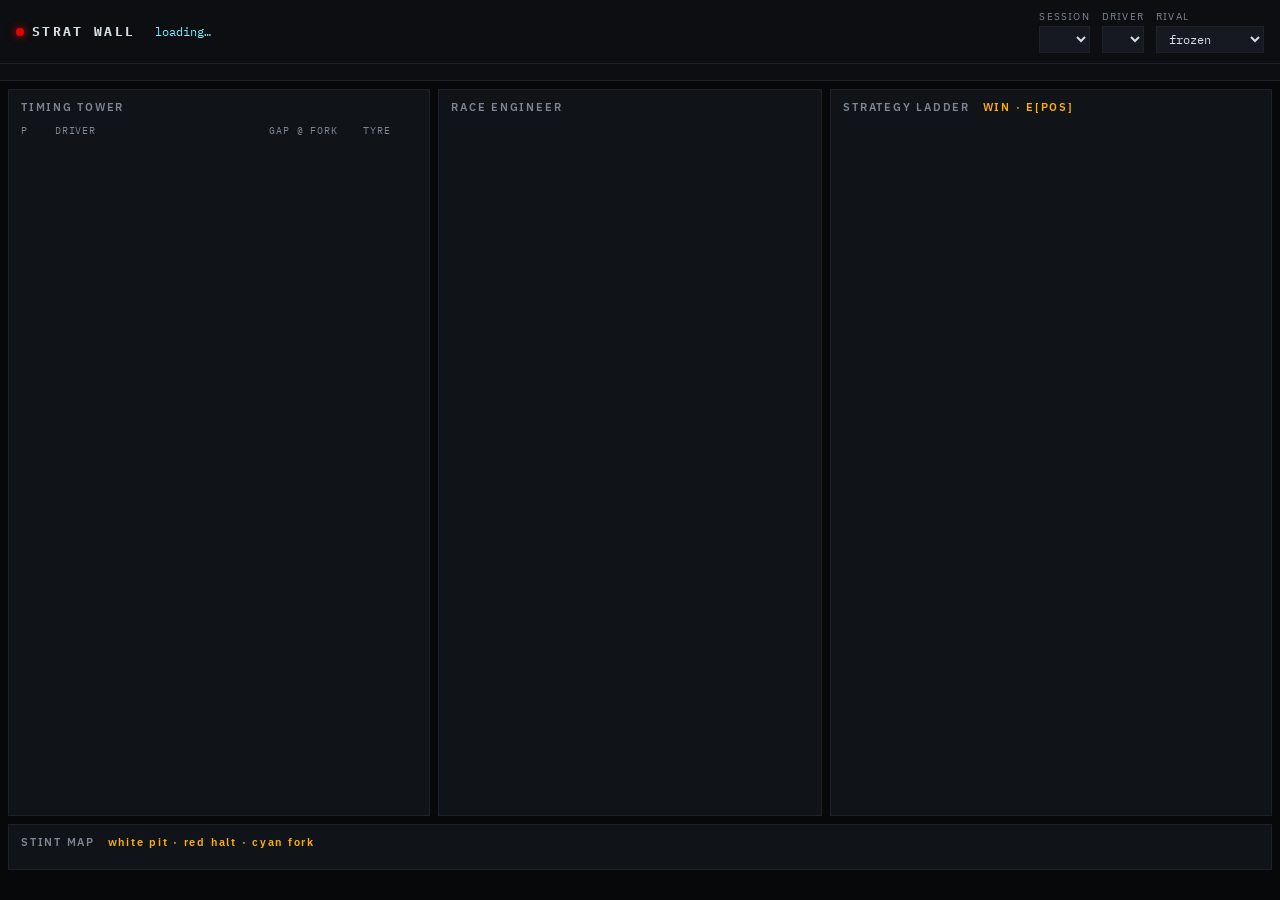
==== index.html @ c005ec61 "Publish the static pit-wall dashboard. Precomputed OpenF1 board JSON plus the STRAT WALL UI, for Git" ====
<!DOCTYPE html>
<html lang="zh-CN">
<head>
  <meta charset="utf-8" />
  <meta name="viewport" content="width=device-width, initial-scale=1" />
  <title>STRAT WALL</title>
  <link rel="preconnect" href="https://fonts.googleapis.com" />
  <link rel="preconnect" href="https://fonts.gstatic.com" crossorigin />
  <link href="https://fonts.googleapis.com/css2?family=IBM+Plex+Mono:wght@400;500;600;700&family=IBM+Plex+Sans:wght@400;500;600&display=swap" rel="stylesheet" />
  <link rel="stylesheet" href="styles.css" />
</head>
<body>
  <header class="top">
    <div class="brand">
      <span class="live-dot"></span>
      STRAT WALL
    </div>
    <div class="meta" id="meta">loading…</div>
    <div class="controls">
      <label>SESSION
        <select id="session"></select>
      </label>
      <label>DRIVER
        <select id="driver"></select>
      </label>
      <label>RIVAL
        <select id="react">
          <option value="">frozen</option>
          <option value="1">react file</option>
          <option value="0">no react</option>
        </select>
      </label>
    </div>
  </header>

  <div class="flags" id="flags"></div>

  <main class="grid">
    <section class="panel tower-panel">
      <h2>TIMING TOWER <span id="tower-sub"></span></h2>
      <div class="tower-head">
        <span>P</span><span>DRIVER</span><span>GAP @ FORK</span><span>TYRE</span>
      </div>
      <div id="tower"></div>
    </section>

    <section class="panel call-panel">
      <h2>RACE ENGINEER</h2>
      <div id="call"></div>
    </section>

    <section class="panel strat-panel">
      <h2>STRATEGY LADDER <span>WIN · E[POS]</span></h2>
      <div id="ladder"></div>
    </section>
  </main>

  <section class="panel stint-panel">
    <h2>STINT MAP <span>white pit · red halt · cyan fork</span></h2>
    <div id="stints"></div>
  </section>

  <footer class="caveats" id="caveats"></footer>
  <script src="app.js"></script>
</body>
</html>
---- styles.css ----
:root {
  --bg: #07080a;
  --panel: #101318;
  --line: #1c222b;
  --text: #d6dde6;
  --dim: #7d8794;
  --amber: #ffb000;
  --red: #e10600;
  --cyan: #7af0ff;
  --green: #3dff9a;
  --soft: #e10600;
  --medium: #f4d000;
  --hard: #ececec;
  --inter: #43b02a;
  --wet: #0b79d0;
}

* { box-sizing: border-box; }
html, body { margin: 0; height: 100%; background: var(--bg); color: var(--text); }
body {
  font-family: "IBM Plex Sans", sans-serif;
  display: flex;
  flex-direction: column;
  min-height: 100vh;
}

.top {
  display: flex;
  align-items: center;
  gap: 20px;
  padding: 10px 16px;
  border-bottom: 1px solid var(--line);
  background: #0c0e12;
}
.brand {
  font-family: "IBM Plex Mono", monospace;
  font-weight: 700;
  letter-spacing: 0.18em;
  font-size: 13px;
  display: flex;
  align-items: center;
  gap: 8px;
}
.live-dot {
  width: 8px; height: 8px; border-radius: 50%;
  background: var(--red);
  box-shadow: 0 0 8px var(--red);
}
.meta {
  font-family: "IBM Plex Mono", monospace;
  font-size: 12px;
  color: var(--cyan);
  flex: 1;
}
.controls { display: flex; gap: 12px; }

.flags {
  display: flex;
  flex-wrap: wrap;
  gap: 6px;
  align-items: center;
  padding: 8px 16px;
  border-bottom: 1px solid var(--line);
  background: #0c0e12;
  font-family: "IBM Plex Mono", monospace;
  font-size: 11px;
}
.pill {
  border: 1px solid var(--line);
  padding: 3px 8px;
  letter-spacing: 0.08em;
  color: var(--dim);
}
.pill.wet { color: var(--inter); border-color: #2a6a22; }
.pill.rain { color: var(--cyan); border-color: #2a5a66; }
.pill.red { color: #fff; background: var(--red); border-color: var(--red); }
.pill.sc { color: var(--amber); border-color: #6a5200; }
.pill.vsc { color: #d8c070; border-color: #4a4020; }
.pill.phase.Green { color: var(--green); border-color: #1a5a3a; }
.pill.phase.Yellow, .pill.phase.Safety_Car { color: var(--amber); }
.pill.phase.Red_Flag { color: #fff; background: var(--red); border-color: var(--red); }
.pill.phase.VSC { color: #d8c070; }
.restart-line { color: var(--dim); letter-spacing: 0.04em; }
.restart-line b { color: var(--text); font-weight: 600; }

.controls label {
  font-size: 10px;
  letter-spacing: 0.12em;
  color: var(--dim);
  display: flex;
  flex-direction: column;
  gap: 3px;
}
select {
  background: #161a20;
  color: var(--text);
  border: 1px solid var(--line);
  font-family: "IBM Plex Mono", monospace;
  font-size: 12px;
  padding: 4px 8px;
}

.grid {
  display: grid;
  grid-template-columns: minmax(280px, 1.1fr) minmax(280px, 1fr) minmax(280px, 1.15fr);
  gap: 8px;
  padding: 8px;
  flex: 1;
}
.panel {
  background: var(--panel);
  border: 1px solid var(--line);
  padding: 10px 12px;
  min-height: 0;
  overflow: auto;
}
.panel h2 {
  margin: 0 0 10px;
  font-size: 11px;
  letter-spacing: 0.16em;
  color: var(--dim);
  font-weight: 600;
}
.panel h2 span { color: var(--amber); margin-left: 8px; }

.tower-head, .trow {
  display: grid;
  grid-template-columns: 28px 1fr 88px 54px;
  gap: 6px;
  font-family: "IBM Plex Mono", monospace;
  font-size: 12px;
  align-items: center;
}
.tower-head { color: var(--dim); font-size: 10px; letter-spacing: 0.08em; margin-bottom: 6px; }
.trow { padding: 4px 4px; border-left: 3px solid transparent; }
.trow.target { background: #18222a; border-left-color: var(--cyan); }
.trow.dnf { opacity: 0.45; }
.acr { font-weight: 700; display: flex; align-items: center; gap: 8px; }
.team-pip { width: 4px; height: 14px; }
.gap { color: var(--amber); text-align: right; }
.tyre {
  font-weight: 700;
  text-align: center;
  border-radius: 2px;
  padding: 1px 0;
  color: #111;
}
.tyre.S { background: var(--soft); color: #fff; }
.tyre.M { background: var(--medium); }
.tyre.H { background: var(--hard); }
.tyre.I { background: var(--inter); color: #fff; }
.tyre.W { background: var(--wet); color: #fff; }
.tyre.\? { background: #333; color: #aaa; }

.call-kicker {
  font-family: "IBM Plex Mono", monospace;
  font-size: 11px;
  color: var(--dim);
  letter-spacing: 0.12em;
}
.call-action {
  font-family: "IBM Plex Mono", monospace;
  font-size: 42px;
  font-weight: 700;
  letter-spacing: 0.04em;
  line-height: 1.05;
  margin: 8px 0 14px;
}
.call-action.stay { color: var(--green); }
.call-action.pit { color: var(--amber); }
.metrics {
  display: grid;
  grid-template-columns: 1fr 1fr;
  gap: 10px;
}
.metric {
  border: 1px solid var(--line);
  padding: 8px;
}
.metric .lbl { font-size: 10px; color: var(--dim); letter-spacing: 0.12em; }
.metric .val {
  font-family: "IBM Plex Mono", monospace;
  font-size: 22px;
  font-weight: 600;
  margin-top: 4px;
}
.metric .sub { font-size: 11px; color: var(--dim); margin-top: 2px; }
.delta-up { color: var(--green); }
.delta-down { color: var(--red); }
.call-note {
  margin-top: 12px;
  font-size: 12px;
  color: var(--text);
  line-height: 1.45;
}

.srow {
  display: grid;
  grid-template-columns: 1fr 52px 44px;
  gap: 8px;
  align-items: center;
  margin-bottom: 7px;
  font-family: "IBM Plex Mono", monospace;
  font-size: 11px;
}
.srow.actual .slabel { color: var(--cyan); }
.srow.best .slabel { color: var(--amber); }
.slabel { white-space: nowrap; overflow: hidden; text-overflow: ellipsis; }
.bar-wrap { height: 8px; background: #1b2129; position: relative; margin-top: 3px; }
.bar { height: 100%; background: #355e72; }
.srow.best .bar { background: var(--amber); }
.srow.actual .bar { background: var(--cyan); }
.pct { text-align: right; color: var(--text); }
.epos { text-align: right; color: var(--dim); }

.stint-panel { margin: 0 8px 8px; }
.smap {
  display: grid;
  grid-template-columns: 36px 28px 1fr;
  gap: 8px;
  align-items: center;
  margin-bottom: 4px;
  font-family: "IBM Plex Mono", monospace;
  font-size: 11px;
}
.smap.target .acr { color: var(--cyan); }
.track {
  position: relative;
  height: 12px;
  background: #161b21;
}
.seg {
  position: absolute;
  top: 0; bottom: 0;
}
.seg.SOFT { background: var(--soft); }
.seg.MEDIUM { background: var(--medium); }
.seg.HARD { background: var(--hard); }
.seg.INTERMEDIATE { background: var(--inter); }
.seg.WET { background: var(--wet); }
.fork {
  position: absolute;
  top: -2px; bottom: -2px;
  width: 1px;
  background: var(--cyan);
  z-index: 2;
}
.band {
  position: absolute;
  top: 0; bottom: 0;
  z-index: 1;
  pointer-events: none;
}
.band.red { background: rgba(225, 6, 0, 0.38); }
.band.sc { background: rgba(255, 176, 0, 0.28); }
.band.vsc { background: rgba(255, 176, 0, 0.14); }
.halt, .rpit {
  position: absolute;
  top: -3px; bottom: -3px;
  width: 2px;
  z-index: 3;
}
.halt { background: var(--red); }
.rpit { background: #fff; opacity: 0.7; }
.finish-tag { color: var(--dim); font-size: 10px; margin-left: 4px; font-weight: 400; }

.caveats {
  padding: 8px 16px 14px;
  font-size: 11px;
  color: var(--dim);
  line-height: 1.4;
}
.empty { color: var(--dim); padding: 20px 0; font-size: 13px; }

@media (max-width: 980px) {
  .grid { grid-template-columns: 1fr; }
  .top {
    flex-wrap: wrap;
    gap: 10px;
    padding: 10px 12px 12px;
  }
  .brand { width: 100%; }
  .meta { flex: 1 1 100%; font-size: 11px; line-height: 1.35; }
  .controls { width: 100%; }
  .controls label { flex: 1; }
  select { min-height: 36px; width: 100%; }
  .call-action { font-size: 32px; }
  .trow, .smap { min-height: 32px; }
  .flags { padding: 8px 12px; }
  .srow { grid-template-columns: 1fr 48px 40px; }
}
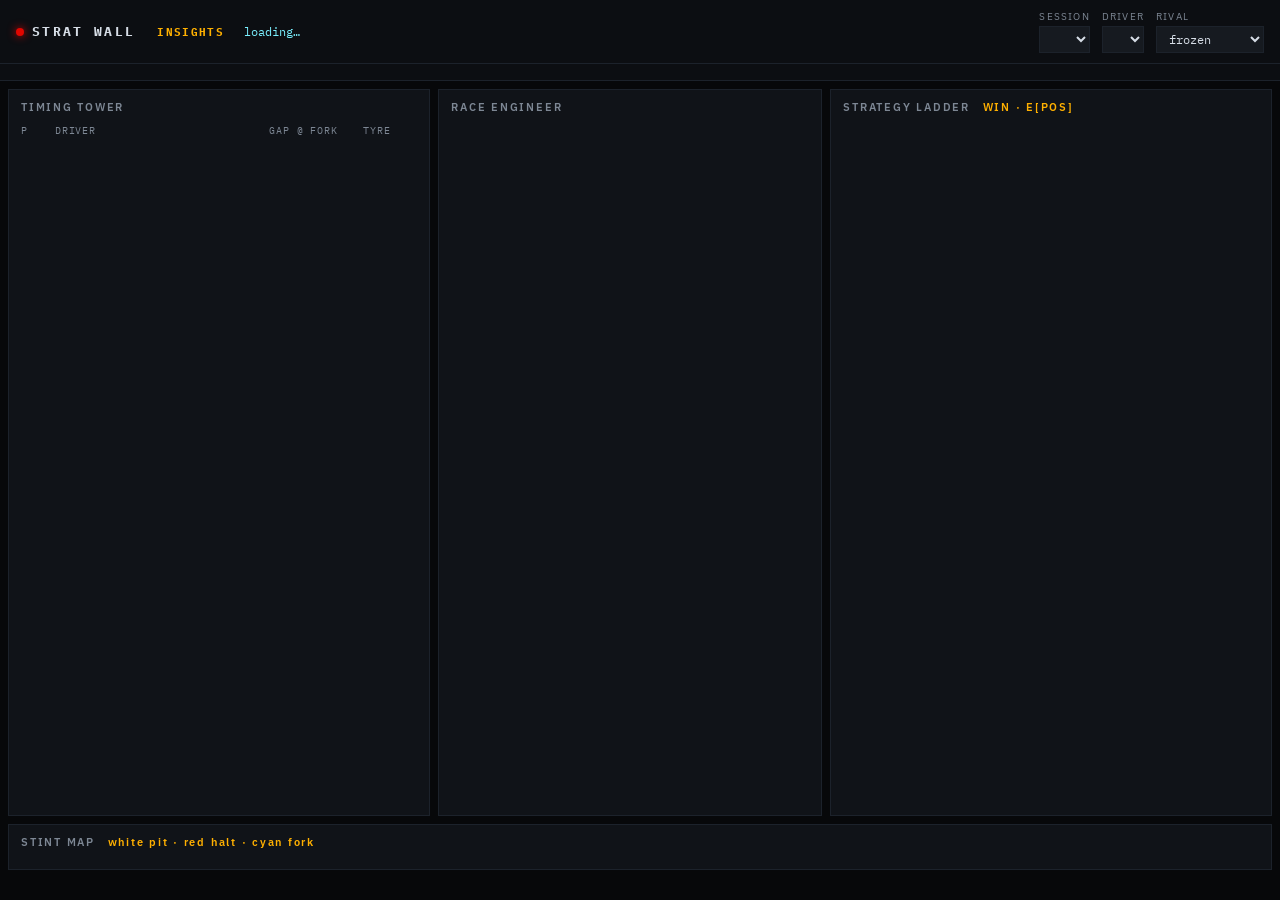
==== commit f1ef6ccf: "Add pace, climate, and insights pages." ====
--- a/index.html
+++ b/index.html
@@ -14,6 +14,7 @@
     <div class="brand">
       <span class="live-dot"></span>
       STRAT WALL
+      <a class="nav" href="insights.html">INSIGHTS</a>
     </div>
     <div class="meta" id="meta">loading…</div>
     <div class="controls">
--- a/styles.css
+++ b/styles.css
@@ -46,6 +46,30 @@
   background: var(--red);
   box-shadow: 0 0 8px var(--red);
 }
+.nav {
+  margin-left: 14px;
+  letter-spacing: 0.12em;
+  font-size: 11px;
+  color: var(--amber);
+  text-decoration: none;
+}
+.nav:hover { color: var(--cyan); }
+.insight-table {
+  width: 100%;
+  border-collapse: collapse;
+  font-family: "IBM Plex Mono", monospace;
+  font-size: 12px;
+}
+.insight-table th, .insight-table td {
+  text-align: left;
+  padding: 6px 8px;
+  border-bottom: 1px solid var(--line);
+}
+.insight-table th { color: var(--dim); font-size: 10px; letter-spacing: 0.1em; }
+.insight-table td.num { text-align: right; }
+.cards { display: grid; grid-template-columns: repeat(auto-fit, minmax(240px, 1fr)); gap: 8px; margin-bottom: 16px; }
+.card { border: 1px solid var(--line); padding: 10px 12px; }
+.card h3 { margin: 0 0 8px; font-size: 12px; letter-spacing: 0.12em; color: var(--amber); }
 .meta {
   font-family: "IBM Plex Mono", monospace;
   font-size: 12px;
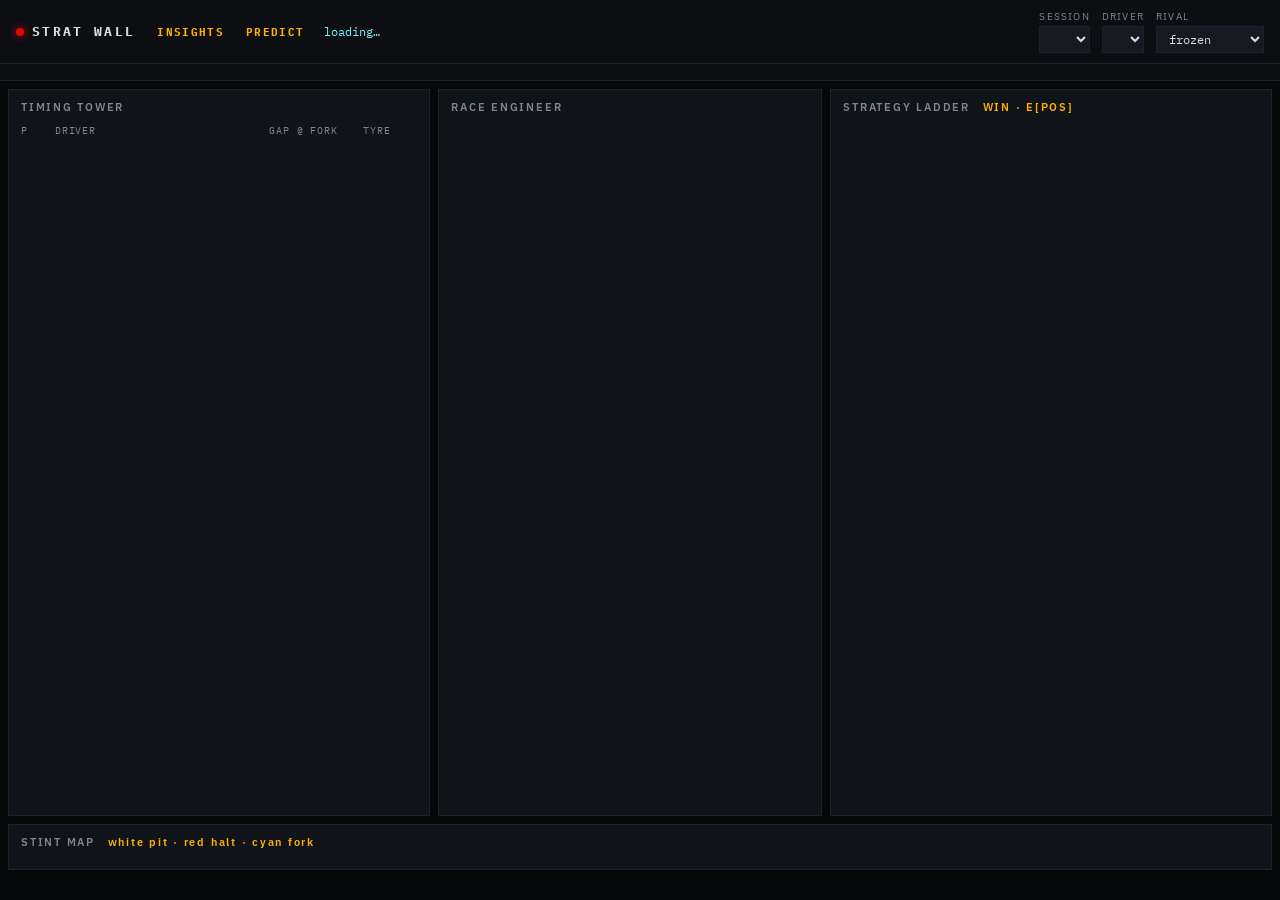
==== commit da54c18d: "Show pre-race prediction on the insights page." ====
--- a/index.html
+++ b/index.html
@@ -15,6 +15,7 @@
       <span class="live-dot"></span>
       STRAT WALL
       <a class="nav" href="insights.html">INSIGHTS</a>
+      <a class="nav" href="insights.html#predict">PREDICT</a>
     </div>
     <div class="meta" id="meta">loading…</div>
     <div class="controls">
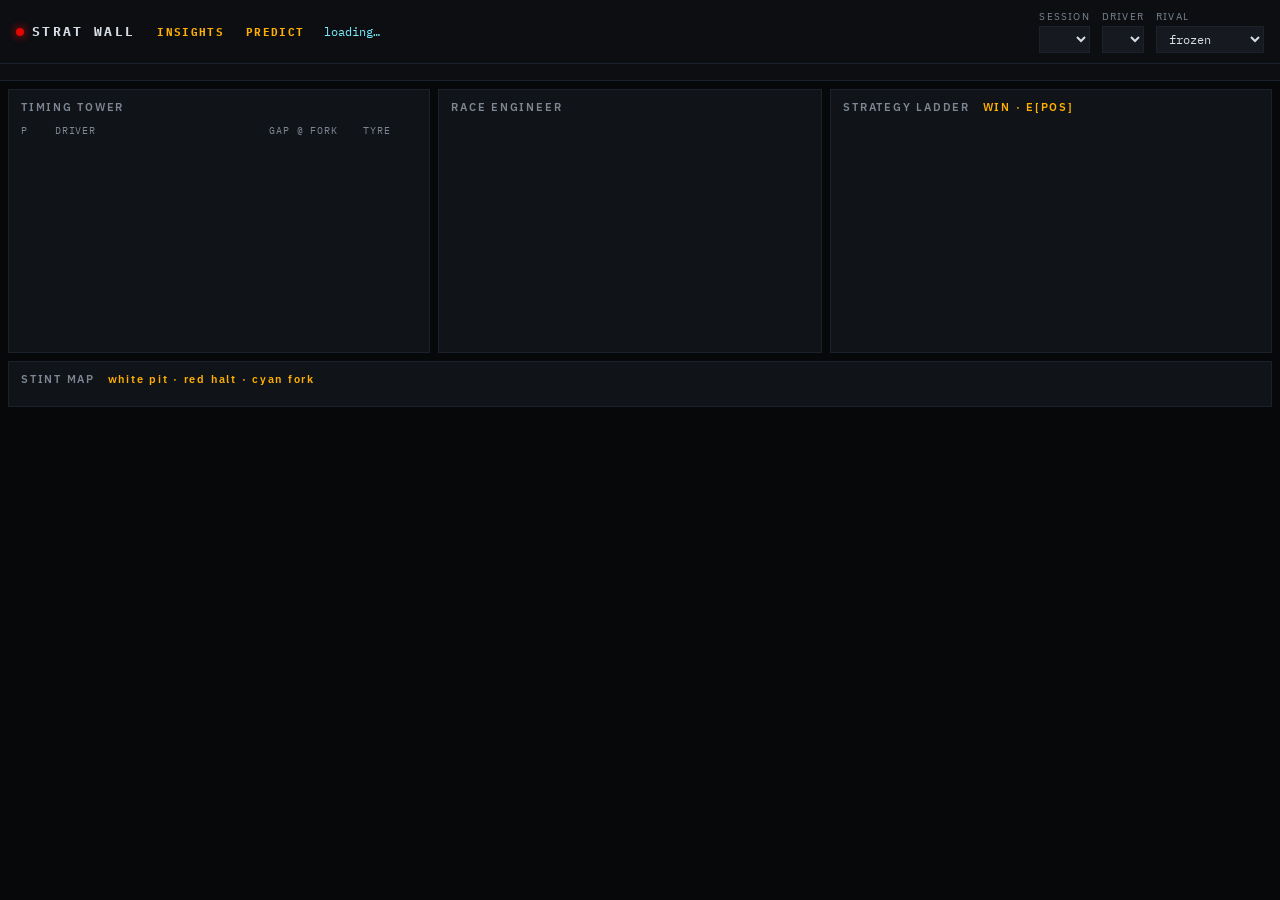
==== commit 82011893: "Unclip the stint map so every driver row is visible." ====
--- a/index.html
+++ b/index.html
@@ -7,7 +7,7 @@
   <link rel="preconnect" href="https://fonts.googleapis.com" />
   <link rel="preconnect" href="https://fonts.gstatic.com" crossorigin />
   <link href="https://fonts.googleapis.com/css2?family=IBM+Plex+Mono:wght@400;500;600;700&family=IBM+Plex+Sans:wght@400;500;600&display=swap" rel="stylesheet" />
-  <link rel="stylesheet" href="styles.css" />
+  <link rel="stylesheet" href="styles.css?v=climate7" />
 </head>
 <body>
   <header class="top">
--- a/styles.css
+++ b/styles.css
@@ -16,7 +16,12 @@
 }
 
 * { box-sizing: border-box; }
-html, body { margin: 0; height: 100%; background: var(--bg); color: var(--text); }
+html, body { margin: 0; background: var(--bg); color: var(--text); }
+html:not(.insights),
+body:not(.insights) {
+  min-height: 100%;
+  height: auto;
+}
 body {
   font-family: "IBM Plex Sans", sans-serif;
   display: flex;
@@ -67,9 +72,37 @@
 }
 .insight-table th { color: var(--dim); font-size: 10px; letter-spacing: 0.1em; }
 .insight-table td.num { text-align: right; }
-.cards { display: grid; grid-template-columns: repeat(auto-fit, minmax(240px, 1fr)); gap: 8px; margin-bottom: 16px; }
-.card { border: 1px solid var(--line); padding: 10px 12px; }
-.card h3 { margin: 0 0 8px; font-size: 12px; letter-spacing: 0.12em; color: var(--amber); }
+.cards {
+  display: grid;
+  grid-template-columns: repeat(auto-fill, minmax(min(200px, 100%), 1fr));
+  gap: 8px;
+  margin-bottom: 8px;
+  width: 100%;
+}
+.card {
+  border: 1px solid var(--line);
+  padding: 10px 12px;
+  font-size: 12px;
+  line-height: 1.45;
+  color: var(--dim);
+  min-width: 0;
+}
+.card h3 { margin: 0 0 6px; font-size: 12px; letter-spacing: 0.12em; color: var(--amber); }
+.card-kicker {
+  font-family: "IBM Plex Mono", monospace;
+  font-size: 10px;
+  color: var(--dim);
+  margin-bottom: 8px;
+  word-break: break-word;
+}
+.card-row {
+  display: flex;
+  justify-content: space-between;
+  gap: 10px;
+  font-family: "IBM Plex Mono", monospace;
+  font-size: 11px;
+}
+.card-row b { color: var(--text); font-weight: 600; }
 .meta {
   font-family: "IBM Plex Mono", monospace;
   font-size: 12px;
@@ -129,7 +162,8 @@
   grid-template-columns: minmax(280px, 1.1fr) minmax(280px, 1fr) minmax(280px, 1.15fr);
   gap: 8px;
   padding: 8px;
-  flex: 1;
+  flex: 1 1 auto;
+  min-height: 280px;
 }
 .panel {
   background: var(--panel);
@@ -237,7 +271,37 @@
 .pct { text-align: right; color: var(--text); }
 .epos { text-align: right; color: var(--dim); }
 
-.stint-panel { margin: 0 8px 8px; }
+.stint-panel {
+  margin: 0 8px 8px;
+  flex: 0 0 auto;
+  overflow: visible;
+  min-height: unset;
+}
+html.insights,
+html:has(body.insights) {
+  height: auto !important;
+  min-height: 100%;
+  overflow-y: auto;
+}
+body.insights {
+  display: block;
+  height: auto !important;
+  min-height: 100vh;
+  overflow: visible;
+}
+body.insights .panel {
+  overflow: visible;
+  max-height: none;
+  flex: none;
+  flex-shrink: 0;
+  min-height: 0;
+  margin: 0 8px 8px;
+}
+body.insights .cards {
+  display: grid;
+  grid-template-columns: repeat(auto-fill, minmax(min(200px, 100%), 1fr));
+}
+body.insights #climate-panel { scroll-margin-top: 12px; }
 .smap {
   display: grid;
   grid-template-columns: 36px 28px 1fr;
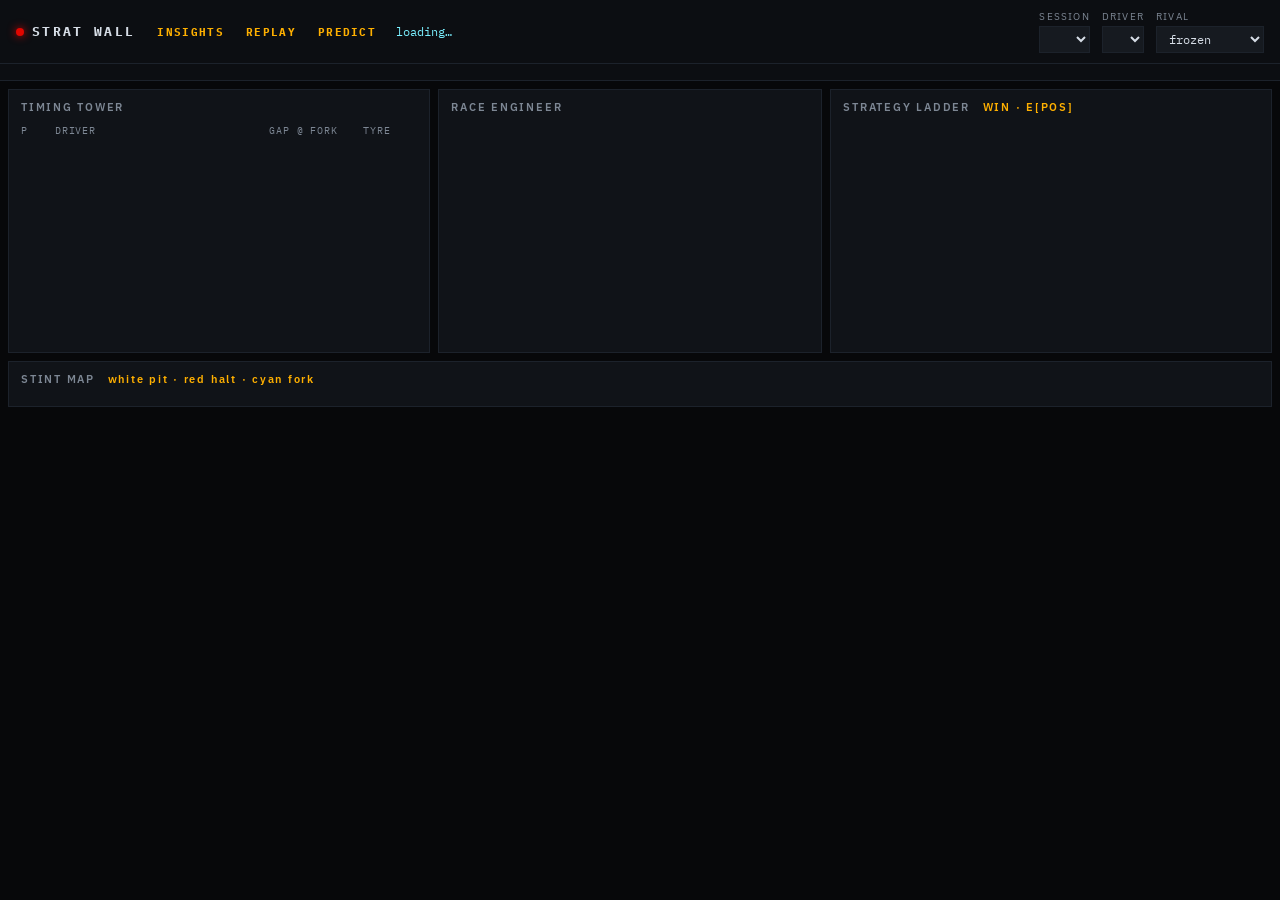
==== commit ec340c7c: "Add overtake replay animation for Dutch GP and Interlagos." ====
--- a/index.html
+++ b/index.html
@@ -7,7 +7,7 @@
   <link rel="preconnect" href="https://fonts.googleapis.com" />
   <link rel="preconnect" href="https://fonts.gstatic.com" crossorigin />
   <link href="https://fonts.googleapis.com/css2?family=IBM+Plex+Mono:wght@400;500;600;700&family=IBM+Plex+Sans:wght@400;500;600&display=swap" rel="stylesheet" />
-  <link rel="stylesheet" href="styles.css?v=climate7" />
+  <link rel="stylesheet" href="styles.css?v=replay1" />
 </head>
 <body>
   <header class="top">
@@ -15,6 +15,7 @@
       <span class="live-dot"></span>
       STRAT WALL
       <a class="nav" href="insights.html">INSIGHTS</a>
+      <a class="nav" href="replay.html">REPLAY</a>
       <a class="nav" href="insights.html#predict">PREDICT</a>
     </div>
     <div class="meta" id="meta">loading…</div>
--- a/styles.css
+++ b/styles.css
@@ -17,8 +17,8 @@
 
 * { box-sizing: border-box; }
 html, body { margin: 0; background: var(--bg); color: var(--text); }
-html:not(.insights),
-body:not(.insights) {
+html:not(.insights):not(.replay),
+body:not(.insights):not(.replay) {
   min-height: 100%;
   height: auto;
 }
@@ -278,18 +278,22 @@
   min-height: unset;
 }
 html.insights,
-html:has(body.insights) {
+html.replay,
+html:has(body.insights),
+html:has(body.replay) {
   height: auto !important;
   min-height: 100%;
   overflow-y: auto;
 }
-body.insights {
+body.insights,
+body.replay {
   display: block;
   height: auto !important;
   min-height: 100vh;
   overflow: visible;
 }
-body.insights .panel {
+body.insights .panel,
+body.replay .panel {
   overflow: visible;
   max-height: none;
   flex: none;
@@ -359,6 +363,79 @@
   line-height: 1.4;
 }
 .empty { color: var(--dim); padding: 20px 0; font-size: 13px; }
+
+.replay-controls button {
+  background: #161a20;
+  color: var(--text);
+  border: 1px solid var(--line);
+  font-family: "IBM Plex Mono", monospace;
+  font-size: 11px;
+  letter-spacing: 0.12em;
+  padding: 6px 10px;
+  cursor: pointer;
+}
+.replay-controls button:hover { border-color: var(--cyan); color: var(--cyan); }
+.replay-call {
+  font-family: "IBM Plex Mono", monospace;
+  font-size: 18px;
+  font-weight: 600;
+  padding: 10px 16px 4px;
+  color: var(--amber);
+}
+.replay-scrub {
+  width: calc(100% - 32px);
+  margin: 8px 16px 4px;
+  accent-color: var(--cyan);
+}
+.replay-grid {
+  display: grid;
+  grid-template-columns: minmax(280px, 1.1fr) minmax(280px, 1fr);
+  gap: 8px;
+  padding: 8px;
+}
+.replay-stage {
+  position: relative;
+}
+.rrow {
+  position: absolute;
+  left: 0; right: 0;
+  height: 26px;
+  display: grid;
+  grid-template-columns: 28px 8px 56px 1fr;
+  align-items: center;
+  gap: 8px;
+  padding: 0 6px;
+  font-family: "IBM Plex Mono", monospace;
+  font-size: 13px;
+  border-left: 3px solid transparent;
+  transition: transform 280ms ease, background 180ms ease, border-color 180ms ease;
+}
+.rrow.pass { background: #18222a; border-left-color: var(--green); }
+.rrow.victim { background: #241818; border-left-color: var(--red); }
+.rrow.gone { opacity: 0; }
+.rpos { color: var(--dim); }
+.rteam { color: var(--dim); font-size: 11px; white-space: nowrap; overflow: hidden; text-overflow: ellipsis; }
+.replay-log {
+  max-height: min(70vh, 640px);
+  overflow: auto;
+  font-family: "IBM Plex Mono", monospace;
+  font-size: 12px;
+}
+.log-row {
+  display: grid;
+  grid-template-columns: 44px 48px 1fr;
+  gap: 8px;
+  padding: 5px 4px;
+  cursor: pointer;
+  color: var(--dim);
+  border-left: 2px solid transparent;
+}
+.log-row.done { color: var(--text); }
+.log-row.on { color: var(--amber); border-left-color: var(--amber); background: #18222a; }
+.log-row .tag { font-size: 10px; letter-spacing: 0.08em; }
+.log-row .tag.track { color: var(--green); }
+.log-row .tag.pit { color: var(--dim); }
+.log-row .tag.lead { color: var(--amber); }
 
 @media (max-width: 980px) {
   .grid { grid-template-columns: 1fr; }
@@ -376,4 +453,6 @@
   .trow, .smap { min-height: 32px; }
   .flags { padding: 8px 12px; }
   .srow { grid-template-columns: 1fr 48px 40px; }
-}
+  .replay-grid { grid-template-columns: 1fr; }
+  .replay-call { font-size: 14px; line-height: 1.35; }
+}
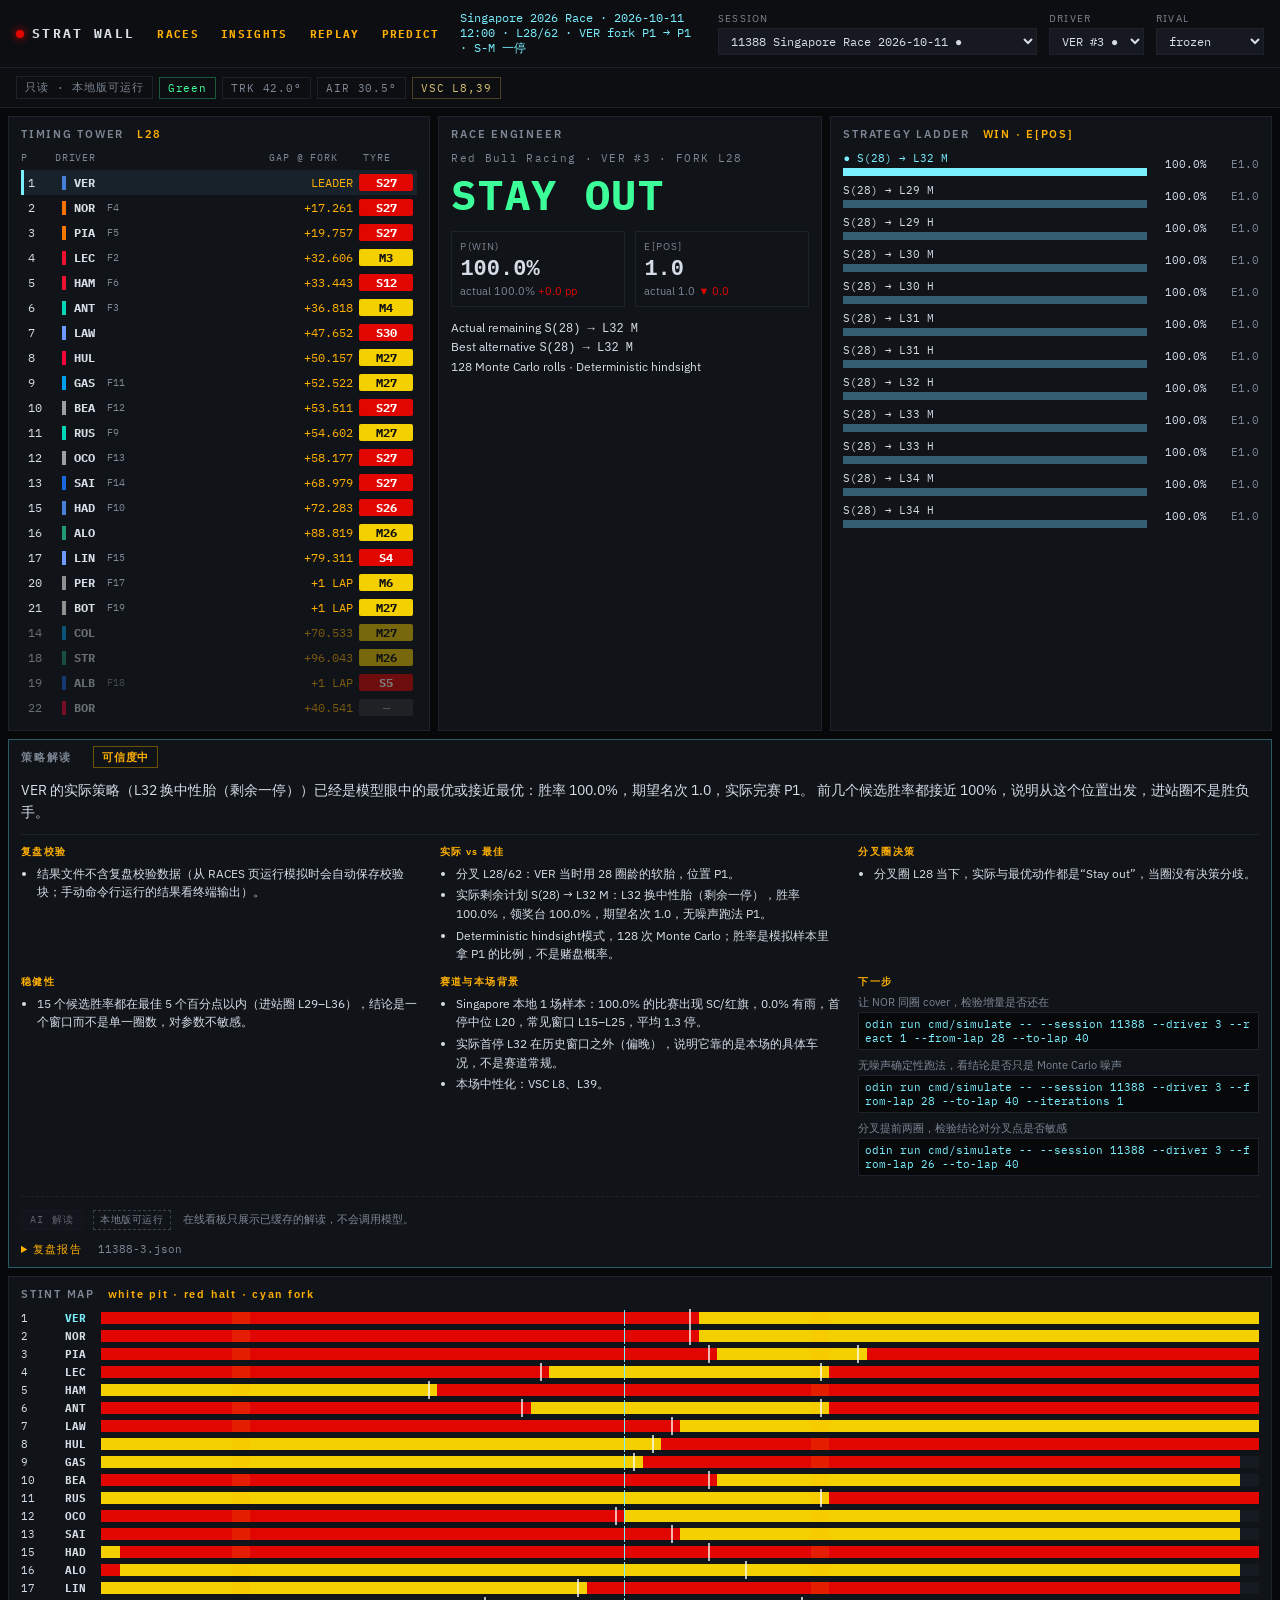
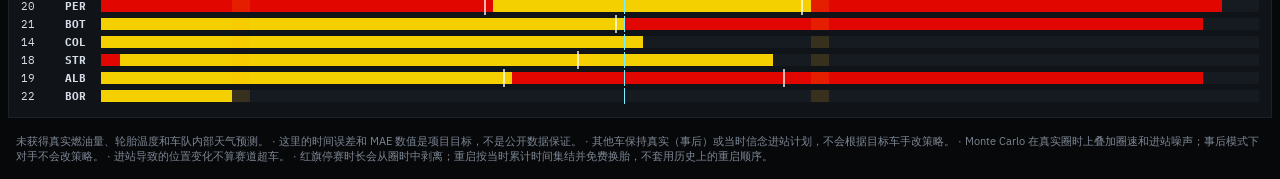
==== commit da5885e7: "Read-only pit wall: race list, strategy reading, cached reports." ====
--- a/index.html
+++ b/index.html
@@ -1,5 +1,5 @@
 <!DOCTYPE html>
-<html lang="zh-CN">
+<html data-static="1" lang="zh-CN">
 <head>
   <meta charset="utf-8" />
   <meta name="viewport" content="width=device-width, initial-scale=1" />
@@ -7,13 +7,14 @@
   <link rel="preconnect" href="https://fonts.googleapis.com" />
   <link rel="preconnect" href="https://fonts.gstatic.com" crossorigin />
   <link href="https://fonts.googleapis.com/css2?family=IBM+Plex+Mono:wght@400;500;600;700&family=IBM+Plex+Sans:wght@400;500;600&display=swap" rel="stylesheet" />
-  <link rel="stylesheet" href="styles.css?v=replay1" />
+  <link rel="stylesheet" href="styles.css?v=explain1" />
 </head>
 <body>
   <header class="top">
     <div class="brand">
       <span class="live-dot"></span>
       STRAT WALL
+      <a class="nav" href="races.html">RACES</a>
       <a class="nav" href="insights.html">INSIGHTS</a>
       <a class="nav" href="replay.html">REPLAY</a>
       <a class="nav" href="insights.html#predict">PREDICT</a>
@@ -58,12 +59,17 @@
     </section>
   </main>
 
+  <section class="panel stint-panel explain-panel" id="explain-panel" hidden>
+    <h2>策略解读 <span id="explain-sub"></span></h2>
+    <div id="explain"></div>
+  </section>
+
   <section class="panel stint-panel">
     <h2>STINT MAP <span>white pit · red halt · cyan fork</span></h2>
     <div id="stints"></div>
   </section>
 
   <footer class="caveats" id="caveats"></footer>
-  <script src="app.js"></script>
+  <script src="app.js?v=explain1"></script>
 </body>
 </html>
--- a/styles.css
+++ b/styles.css
@@ -410,7 +410,12 @@
   border-left: 3px solid transparent;
   transition: transform 280ms ease, background 180ms ease, border-color 180ms ease;
 }
-.rrow.pass { background: #18222a; border-left-color: var(--green); }
+.rrow.pass {
+  background: #143326;
+  border-left-color: var(--green);
+  z-index: 2;
+  box-shadow: inset 0 0 0 1px rgba(61, 255, 154, 0.35);
+}
 .rrow.victim { background: #241818; border-left-color: var(--red); }
 .rrow.gone { opacity: 0; }
 .rpos { color: var(--dim); }
@@ -437,22 +442,333 @@
 .log-row .tag.pit { color: var(--dim); }
 .log-row .tag.lead { color: var(--amber); }
 
+/* ---- race list ---------------------------------------------------------- */
+html.races,
+html:has(body.races) {
+  height: auto !important;
+  min-height: 100%;
+  overflow-y: auto;
+}
+body.races {
+  display: block;
+  height: auto !important;
+  min-height: 100vh;
+  overflow: visible;
+}
+body.races .panel {
+  overflow: visible;
+  max-height: none;
+  flex: none;
+  min-height: 0;
+  margin: 8px 8px 0;
+}
+body.races main { padding-bottom: 8px; }
+.race-controls input[type="search"] {
+  background: #161a20;
+  color: var(--text);
+  border: 1px solid var(--line);
+  font-family: "IBM Plex Mono", monospace;
+  font-size: 12px;
+  padding: 4px 8px;
+  min-width: 180px;
+}
+.race-controls input[type="search"]:focus, .run-dialog input:focus, .run-dialog select:focus { outline: 1px solid var(--cyan); }
+.pill.ok { color: var(--green); border-color: #1a5a3a; }
+.pill.rawp { color: var(--amber); border-color: #6a5200; }
+.pill.dimp { color: var(--dim); }
+.table-wrap { overflow-x: auto; }
+.race-table {
+  width: 100%;
+  border-collapse: collapse;
+  font-family: "IBM Plex Mono", monospace;
+  font-size: 12px;
+}
+.race-table th, .race-table td {
+  text-align: left;
+  padding: 7px 8px;
+  border-bottom: 1px solid var(--line);
+  vertical-align: middle;
+  white-space: nowrap;
+}
+.race-table th { color: var(--dim); font-size: 10px; letter-spacing: 0.1em; font-weight: 600; }
+.race-table td.num { text-align: right; }
+.race-table td.rnd { color: var(--dim); }
+.race-table td.key { color: var(--dim); font-size: 11px; }
+.race-table td.circuit b { font-weight: 600; color: var(--text); }
+.race-table td.circuit .country { color: var(--dim); margin-left: 8px; font-size: 11px; }
+.race-table .sess-tag { color: var(--amber); font-size: 10px; letter-spacing: 0.08em; margin-left: 6px; }
+.race-table tr.race-row:hover td { background: #141920; }
+.race-table tr.focus td { background: #18222a; box-shadow: inset 3px 0 0 var(--cyan); }
+.race-table td.actions { text-align: right; }
+.race-table td.actions > * { margin-left: 6px; }
+.race-table td.reviews { white-space: normal; min-width: 120px; }
+.badge {
+  display: inline-flex;
+  align-items: center;
+  gap: 6px;
+  padding: 2px 7px;
+  border: 1px solid var(--line);
+  font-size: 10px;
+  letter-spacing: 0.1em;
+  color: var(--dim);
+  font-weight: 600;
+}
+.badge.ok { color: var(--green); border-color: #1a5a3a; }
+.badge.raw { color: var(--amber); border-color: #6a5200; }
+.badge.raw.needs-fetch { border-style: dashed; }
+.badge.bad { color: #fff; background: var(--red); border-color: var(--red); }
+.badge.run { color: var(--cyan); border-color: #2a5a66; }
+.badge.dim { color: var(--dim); }
+.chip {
+  display: inline-block;
+  padding: 1px 6px;
+  margin: 1px 4px 1px 0;
+  border: 1px solid #1a5a3a;
+  color: var(--green);
+  font-size: 11px;
+  text-decoration: none;
+}
+.chip:hover { border-color: var(--cyan); color: var(--cyan); }
+.chip i { font-style: normal; color: var(--dim); margin-left: 4px; font-size: 9px; }
+.chip.predict { border-color: #4a4020; color: #d8c070; }
+.dimtext { color: var(--dim); }
+.btn {
+  display: inline-block;
+  background: #161a20;
+  color: var(--text);
+  border: 1px solid var(--line);
+  font-family: "IBM Plex Mono", monospace;
+  font-size: 11px;
+  letter-spacing: 0.12em;
+  padding: 6px 10px;
+  cursor: pointer;
+  text-decoration: none;
+  line-height: 1;
+}
+.btn:hover { border-color: var(--cyan); color: var(--cyan); }
+.btn.sm { font-size: 10px; padding: 4px 8px; }
+.btn.primary { border-color: #6a5200; color: var(--amber); }
+.btn.primary:hover { border-color: var(--amber); background: #1d1a12; }
+.btn.disabled, .btn:disabled { opacity: 0.4; cursor: not-allowed; pointer-events: none; }
+.spin {
+  width: 8px; height: 8px;
+  border: 1.5px solid var(--cyan);
+  border-top-color: transparent;
+  border-radius: 50%;
+  animation: spin 0.9s linear infinite;
+}
+@keyframes spin { to { transform: rotate(360deg); } }
+.jobs-panel { border-color: #2a5a66; }
+.job { border-top: 1px solid var(--line); padding: 8px 0; }
+.job:first-child { border-top: 0; }
+.job-head {
+  display: flex;
+  align-items: center;
+  gap: 10px;
+  flex-wrap: wrap;
+  font-family: "IBM Plex Mono", monospace;
+  font-size: 12px;
+}
+.job-title { flex: 1 1 auto; }
+.job-title b { color: var(--amber); font-weight: 600; }
+.job-time { color: var(--dim); font-size: 11px; }
+.job-actions { display: flex; gap: 6px; }
+.job-error { color: var(--red); font-size: 11px; margin: 6px 0 0; font-family: "IBM Plex Mono", monospace; }
+.job-log {
+  margin: 8px 0 0;
+  padding: 8px 10px;
+  max-height: 260px;
+  overflow: auto;
+  background: #07080a;
+  border: 1px solid var(--line);
+  font-size: 11px;
+  line-height: 1.4;
+  color: var(--dim);
+  white-space: pre-wrap;
+}
+.run-dialog {
+  background: var(--panel);
+  color: var(--text);
+  border: 1px solid #2a5a66;
+  padding: 16px 18px;
+  width: min(560px, calc(100vw - 32px));
+  font-family: "IBM Plex Sans", sans-serif;
+}
+.run-dialog::backdrop { background: rgba(0, 0, 0, 0.7); }
+.run-dialog h2 { margin: 0 0 4px; font-size: 12px; letter-spacing: 0.16em; color: var(--amber); }
+.run-kicker { font-family: "IBM Plex Mono", monospace; font-size: 11px; color: var(--cyan); margin-bottom: 12px; }
+.run-fields { display: grid; grid-template-columns: 1fr 1fr; gap: 10px; }
+.run-fields label {
+  display: flex;
+  flex-direction: column;
+  gap: 3px;
+  font-size: 10px;
+  letter-spacing: 0.12em;
+  color: var(--dim);
+}
+.run-fields label:first-child { grid-column: 1 / -1; }
+.run-fields label[hidden] { display: none; }
+.run-dialog input, .run-dialog select {
+  background: #161a20;
+  color: var(--text);
+  border: 1px solid var(--line);
+  font-family: "IBM Plex Mono", monospace;
+  font-size: 12px;
+  padding: 5px 8px;
+  width: 100%;
+}
+.run-note { font-size: 12px; color: var(--dim); line-height: 1.45; margin: 12px 0 8px; }
+.run-cmd {
+  margin: 0;
+  padding: 8px 10px;
+  background: #07080a;
+  border: 1px solid var(--line);
+  font-family: "IBM Plex Mono", monospace;
+  font-size: 11px;
+  color: var(--text);
+  white-space: pre-wrap;
+  word-break: break-all;
+}
+.run-error { color: var(--red); font-size: 12px; min-height: 16px; margin: 8px 0 0; font-family: "IBM Plex Mono", monospace; }
+.run-actions { display: flex; justify-content: flex-end; gap: 8px; margin-top: 10px; }
+.sim-hint { margin-top: 10px; font-size: 12px; color: var(--dim); font-family: "IBM Plex Mono", monospace; }
+.sim-hint a { color: var(--amber); }
+
+/* ---- strategy reading (board) ------------------------------------------- */
+.explain-panel { border-color: #2a5a66; }
+.pill.conf.high { color: var(--green); border-color: #1a5a3a; }
+.pill.conf.medium { color: var(--amber); border-color: #6a5200; }
+.pill.conf.low { color: var(--red); border-color: #5a1a1a; }
+.xverdict {
+  font-size: 14px;
+  line-height: 1.6;
+  color: var(--text);
+  padding: 4px 0 10px;
+  border-bottom: 1px solid var(--line);
+  margin-bottom: 10px;
+}
+.xrun {
+  font-family: "IBM Plex Mono", monospace;
+  font-size: 10px;
+  color: var(--dim);
+  margin: -4px 0 10px;
+  word-break: break-all;
+}
+.xgrid {
+  display: grid;
+  grid-template-columns: repeat(auto-fit, minmax(min(320px, 100%), 1fr));
+  gap: 8px 18px;
+}
+.xsec h4 {
+  margin: 0 0 6px;
+  font-size: 10px;
+  letter-spacing: 0.14em;
+  color: var(--amber);
+  font-weight: 600;
+  display: flex;
+  align-items: center;
+  gap: 10px;
+}
+.xsec ul { margin: 0; padding-left: 16px; font-size: 12px; line-height: 1.55; color: var(--text); }
+.xsec li { margin-bottom: 3px; }
+.xstep { display: flex; flex-direction: column; gap: 2px; margin-bottom: 8px; font-size: 11px; color: var(--dim); }
+.xstep code {
+  font-family: "IBM Plex Mono", monospace;
+  font-size: 11px;
+  color: var(--cyan);
+  background: #07080a;
+  border: 1px solid var(--line);
+  padding: 4px 6px;
+  word-break: break-all;
+  user-select: all;
+}
+.xllm { margin-top: 12px; padding-top: 10px; border-top: 1px dashed var(--line); }
+.xllm-body { font-size: 13px; line-height: 1.65; color: var(--text); max-width: 880px; }
+.xllm-body h4 { color: var(--cyan); margin: 10px 0 4px; letter-spacing: 0.08em; }
+.xllm-body p { margin: 0 0 8px; }
+.xllm-body ul { margin: 0 0 8px; padding-left: 18px; }
+.xllm-body code { font-family: "IBM Plex Mono", monospace; color: var(--amber); font-size: 12px; }
+.xmeta { font-size: 11px; color: var(--dim); font-weight: 400; letter-spacing: 0; margin-left: 8px; }
+.xerr { color: var(--red); }
+
+.local-hint {
+  display: inline-flex;
+  align-items: center;
+  margin-left: 6px;
+  padding: 2px 6px;
+  border: 1px dashed #3a4250;
+  color: var(--dim);
+  font-family: "IBM Plex Mono", monospace;
+  font-size: 10px;
+  letter-spacing: 0.06em;
+  white-space: nowrap;
+}
+.xreport { margin-top: 12px; }
+.xreport summary {
+  cursor: pointer;
+  font-size: 11px;
+  letter-spacing: 0.12em;
+  color: var(--amber);
+  font-family: "IBM Plex Mono", monospace;
+}
+.xreport .xllm-body { margin-top: 8px; }
+.race-cards { display: none; }
+.race-card {
+  border: 1px solid var(--line);
+  padding: 10px 12px;
+  display: flex;
+  flex-direction: column;
+  gap: 8px;
+}
+.race-card.focus { box-shadow: inset 3px 0 0 var(--cyan); }
+.race-card-top {
+  display: flex;
+  flex-wrap: wrap;
+  align-items: center;
+  gap: 8px;
+  font-family: "IBM Plex Mono", monospace;
+}
+.race-card-top b { font-size: 14px; letter-spacing: 0.04em; }
+.race-card-top span { color: var(--dim); font-size: 11px; }
+.race-card-meta {
+  font-family: "IBM Plex Mono", monospace;
+  font-size: 11px;
+  color: var(--dim);
+}
+.race-card .actions { display: flex; flex-wrap: wrap; gap: 6px; align-items: center; }
+.race-card .actions > * { margin: 0; }
+
 @media (max-width: 980px) {
   .grid { grid-template-columns: 1fr; }
+  .race-controls input[type="search"] { min-width: 0; width: 100%; min-height: 36px; }
+  .race-table td.actions > * { margin: 2px 0 2px 6px; }
+  .run-fields { grid-template-columns: 1fr; }
   .top {
     flex-wrap: wrap;
     gap: 10px;
     padding: 10px 12px 12px;
   }
-  .brand { width: 100%; }
-  .meta { flex: 1 1 100%; font-size: 11px; line-height: 1.35; }
-  .controls { width: 100%; }
-  .controls label { flex: 1; }
-  select { min-height: 36px; width: 100%; }
+  .brand { width: 100%; flex-wrap: wrap; row-gap: 6px; }
+  .nav { margin-left: 0; padding: 6px 2px; }
+  .meta { flex: 1 1 100%; font-size: 11px; line-height: 1.35; overflow-wrap: anywhere; }
+  .controls { width: 100%; flex-wrap: wrap; }
+  .controls label { flex: 1 1 140px; min-width: 0; }
+  select, .race-controls input[type="search"] { min-height: 40px; width: 100%; font-size: 14px; }
   .call-action { font-size: 32px; }
   .trow, .smap { min-height: 32px; }
   .flags { padding: 8px 12px; }
   .srow { grid-template-columns: 1fr 48px 40px; }
   .replay-grid { grid-template-columns: 1fr; }
   .replay-call { font-size: 14px; line-height: 1.35; }
-}
+  .btn, .btn.sm { min-height: 36px; padding: 8px 12px; display: inline-flex; align-items: center; }
+  .local-hint { min-height: 36px; }
+}
+
+@media (max-width: 760px) {
+  .table-wrap { display: none; }
+  .race-cards { display: flex; flex-direction: column; gap: 8px; }
+  .panel { padding: 10px; }
+  .stint-panel, body.races .panel { margin-left: 8px; margin-right: 8px; }
+  .smap { grid-template-columns: 22px 42px 1fr; font-size: 11px; }
+  .call-action { font-size: 28px; word-break: break-word; }
+}
